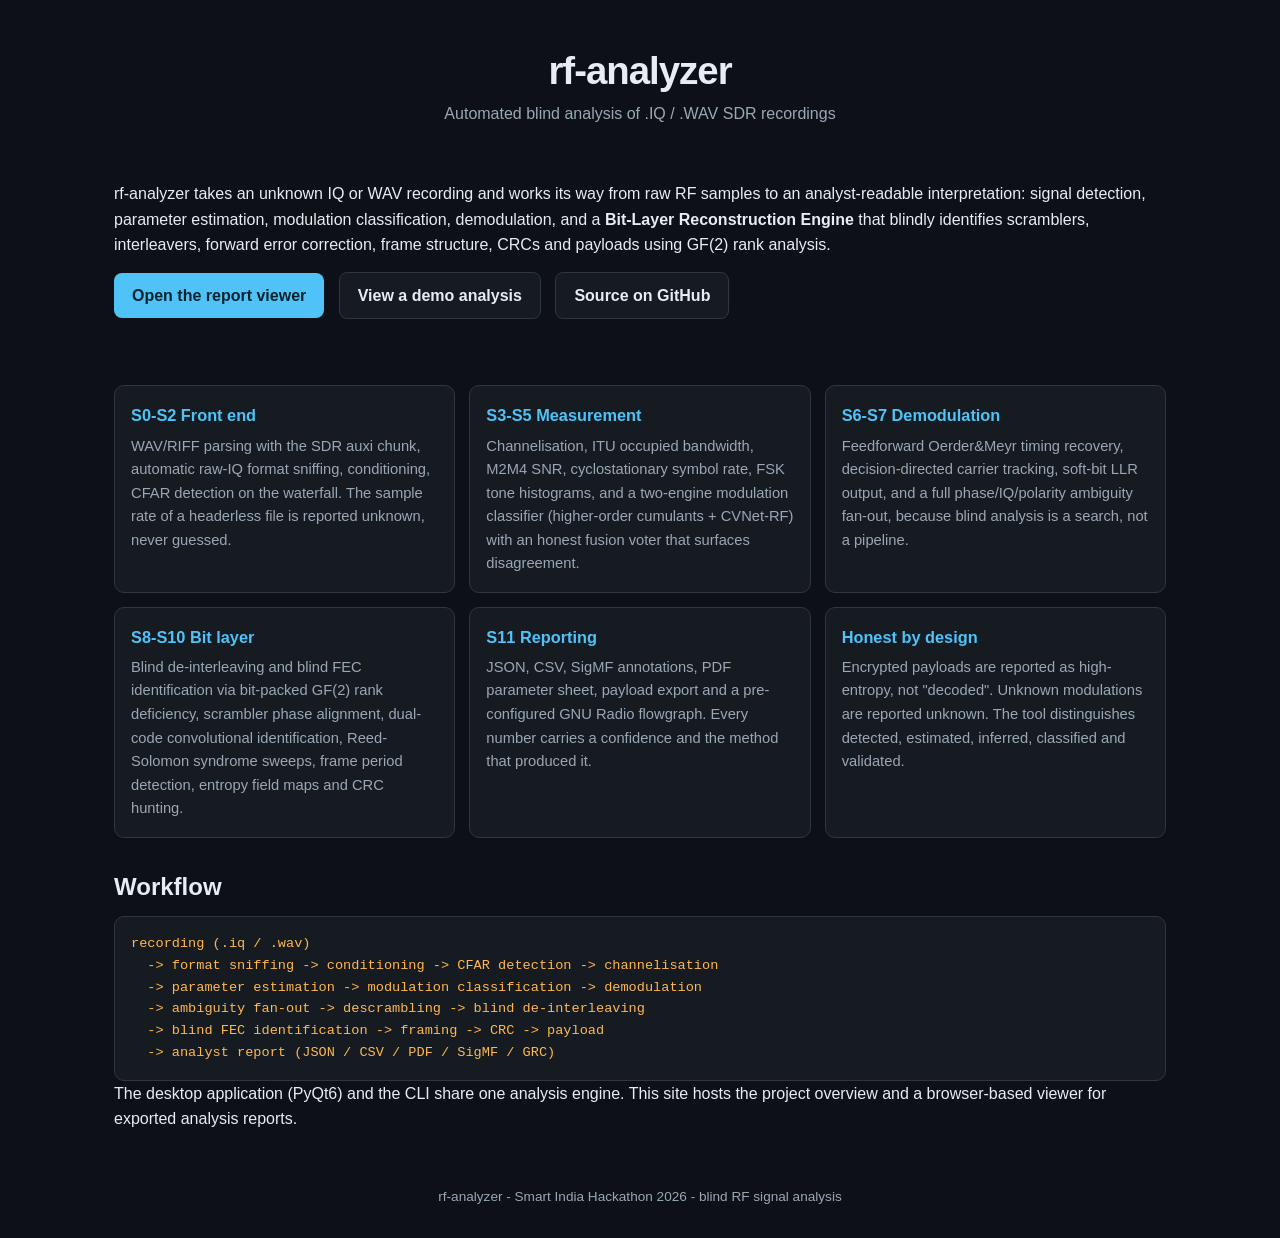
==== web/index.html @ 09bb72cf "Static web app for Vercel: project site and client-side report viewer index.html presents the system" ====
<!DOCTYPE html>
<html lang="en">
<head>
<meta charset="utf-8">
<meta name="viewport" content="width=device-width, initial-scale=1">
<title>rf-analyzer - blind SDR signal analysis</title>
<link rel="stylesheet" href="style.css">
</head>
<body>
<header>
  <h1>rf-analyzer</h1>
  <p class="tag">Automated blind analysis of .IQ / .WAV SDR recordings</p>
</header>
<main>
  <section class="hero">
    <p>rf-analyzer takes an unknown IQ or WAV recording and works its way from
    raw RF samples to an analyst-readable interpretation: signal detection,
    parameter estimation, modulation classification, demodulation, and a
    <strong>Bit-Layer Reconstruction Engine</strong> that blindly identifies
    scramblers, interleavers, forward error correction, frame structure,
    CRCs and payloads using GF(2) rank analysis.</p>
    <p>
      <a class="btn" href="viewer.html">Open the report viewer</a>
      <a class="btn alt" href="viewer.html?demo=1">View a demo analysis</a>
      <a class="btn alt" href="https://github.com/BhoomiAgrawal12/SignalProcessing">Source on GitHub</a>
    </p>
  </section>
  <section class="grid">
    <div class="card"><h3>S0-S2 Front end</h3>
      <p>WAV/RIFF parsing with the SDR auxi chunk, automatic raw-IQ format
      sniffing, conditioning, CFAR detection on the waterfall. The sample
      rate of a headerless file is reported unknown, never guessed.</p></div>
    <div class="card"><h3>S3-S5 Measurement</h3>
      <p>Channelisation, ITU occupied bandwidth, M2M4 SNR, cyclostationary
      symbol rate, FSK tone histograms, and a two-engine modulation
      classifier (higher-order cumulants + CVNet-RF) with an honest fusion
      voter that surfaces disagreement.</p></div>
    <div class="card"><h3>S6-S7 Demodulation</h3>
      <p>Feedforward Oerder&amp;Meyr timing recovery, decision-directed
      carrier tracking, soft-bit LLR output, and a full phase/IQ/polarity
      ambiguity fan-out, because blind analysis is a search, not a
      pipeline.</p></div>
    <div class="card"><h3>S8-S10 Bit layer</h3>
      <p>Blind de-interleaving and blind FEC identification via bit-packed
      GF(2) rank deficiency, scrambler phase alignment, dual-code
      convolutional identification, Reed-Solomon syndrome sweeps, frame
      period detection, entropy field maps and CRC hunting.</p></div>
    <div class="card"><h3>S11 Reporting</h3>
      <p>JSON, CSV, SigMF annotations, PDF parameter sheet, payload export
      and a pre-configured GNU Radio flowgraph. Every number carries a
      confidence and the method that produced it.</p></div>
    <div class="card"><h3>Honest by design</h3>
      <p>Encrypted payloads are reported as high-entropy, not "decoded".
      Unknown modulations are reported unknown. The tool distinguishes
      detected, estimated, inferred, classified and validated.</p></div>
  </section>
  <section>
    <h2>Workflow</h2>
    <pre class="flow">recording (.iq / .wav)
  -> format sniffing -> conditioning -> CFAR detection -> channelisation
  -> parameter estimation -> modulation classification -> demodulation
  -> ambiguity fan-out -> descrambling -> blind de-interleaving
  -> blind FEC identification -> framing -> CRC -> payload
  -> analyst report (JSON / CSV / PDF / SigMF / GRC)</pre>
    <p>The desktop application (PyQt6) and the CLI share one analysis
    engine. This site hosts the project overview and a browser-based
    viewer for exported analysis reports.</p>
  </section>
</main>
<footer>rf-analyzer - Smart India Hackathon 2026 - blind RF signal analysis</footer>
<script>
</script>
</body>
</html>
---- web/style.css ----
:root {
  --bg: #0d1117; --panel: #161b22; --border: #30363d;
  --text: #e6edf3; --dim: #9aa7b4; --accent: #4fc3f7; --accent2: #ffb74d;
}
* { box-sizing: border-box; margin: 0; padding: 0; }
body { background: var(--bg); color: var(--text);
  font: 16px/1.6 -apple-system, "Segoe UI", Roboto, sans-serif; }
header { padding: 40px 24px 12px; text-align: center; }
header h1 { font-size: 2.4rem; letter-spacing: -1px; }
header .tag { color: var(--dim); }
main { max-width: 1100px; margin: 0 auto; padding: 24px; }
.hero { padding: 18px 0 26px; }
.hero p { margin-bottom: 14px; }
.btn { display: inline-block; background: var(--accent); color: #06222e;
  padding: 10px 18px; border-radius: 8px; text-decoration: none;
  font-weight: 600; margin-right: 10px; margin-bottom: 8px; }
.btn.alt { background: var(--panel); color: var(--text);
  border: 1px solid var(--border); }
.grid { display: grid; grid-template-columns: repeat(auto-fit, minmax(300px, 1fr));
  gap: 14px; margin: 18px 0 30px; }
.card { background: var(--panel); border: 1px solid var(--border);
  border-radius: 10px; padding: 16px; }
.card h3 { color: var(--accent); margin-bottom: 6px; font-size: 1.02rem; }
.card p { color: var(--dim); font-size: 0.92rem; }
h2 { margin: 22px 0 10px; }
pre.flow { background: var(--panel); border: 1px solid var(--border);
  border-radius: 10px; padding: 16px; overflow-x: auto; color: var(--accent2);
  font-size: 0.85rem; }
footer { text-align: center; color: var(--dim); padding: 30px;
  font-size: 0.85rem; }
/* viewer */
.drop { border: 2px dashed var(--border); border-radius: 12px;
  padding: 40px; text-align: center; color: var(--dim); margin: 16px 0;
  cursor: pointer; }
.drop.hover { border-color: var(--accent); color: var(--accent); }
.panel { background: var(--panel); border: 1px solid var(--border);
  border-radius: 10px; padding: 14px; margin-bottom: 14px; }
.panel h3 { color: var(--accent); margin-bottom: 8px; font-size: 1rem; }
canvas { width: 100%; border-radius: 6px; background: #0a0e13; }
table.kv { width: 100%; border-collapse: collapse; font-size: 0.88rem; }
table.kv td, table.kv th { border-bottom: 1px solid var(--border);
  padding: 5px 8px; text-align: left; vertical-align: top; }
table.kv th { color: var(--dim); font-weight: 600; }
.badge { display: inline-block; border-radius: 6px; padding: 2px 10px;
  font-size: 0.82rem; font-weight: 700; margin-left: 6px; }
.badge.good { background: #1d3b2a; color: #6fdb8f; }
.badge.warn { background: #3b311d; color: #ffb74d; }
.badge.bad { background: #3b1d1d; color: #ff7b7b; }
.hexdump { font: 12px/1.5 ui-monospace, Menlo, monospace; color: var(--dim);
  white-space: pre; overflow-x: auto; max-height: 340px; overflow-y: auto; }
.two { display: grid; grid-template-columns: 1fr 1fr; gap: 14px; }
@media (max-width: 800px) { .two { grid-template-columns: 1fr; } }
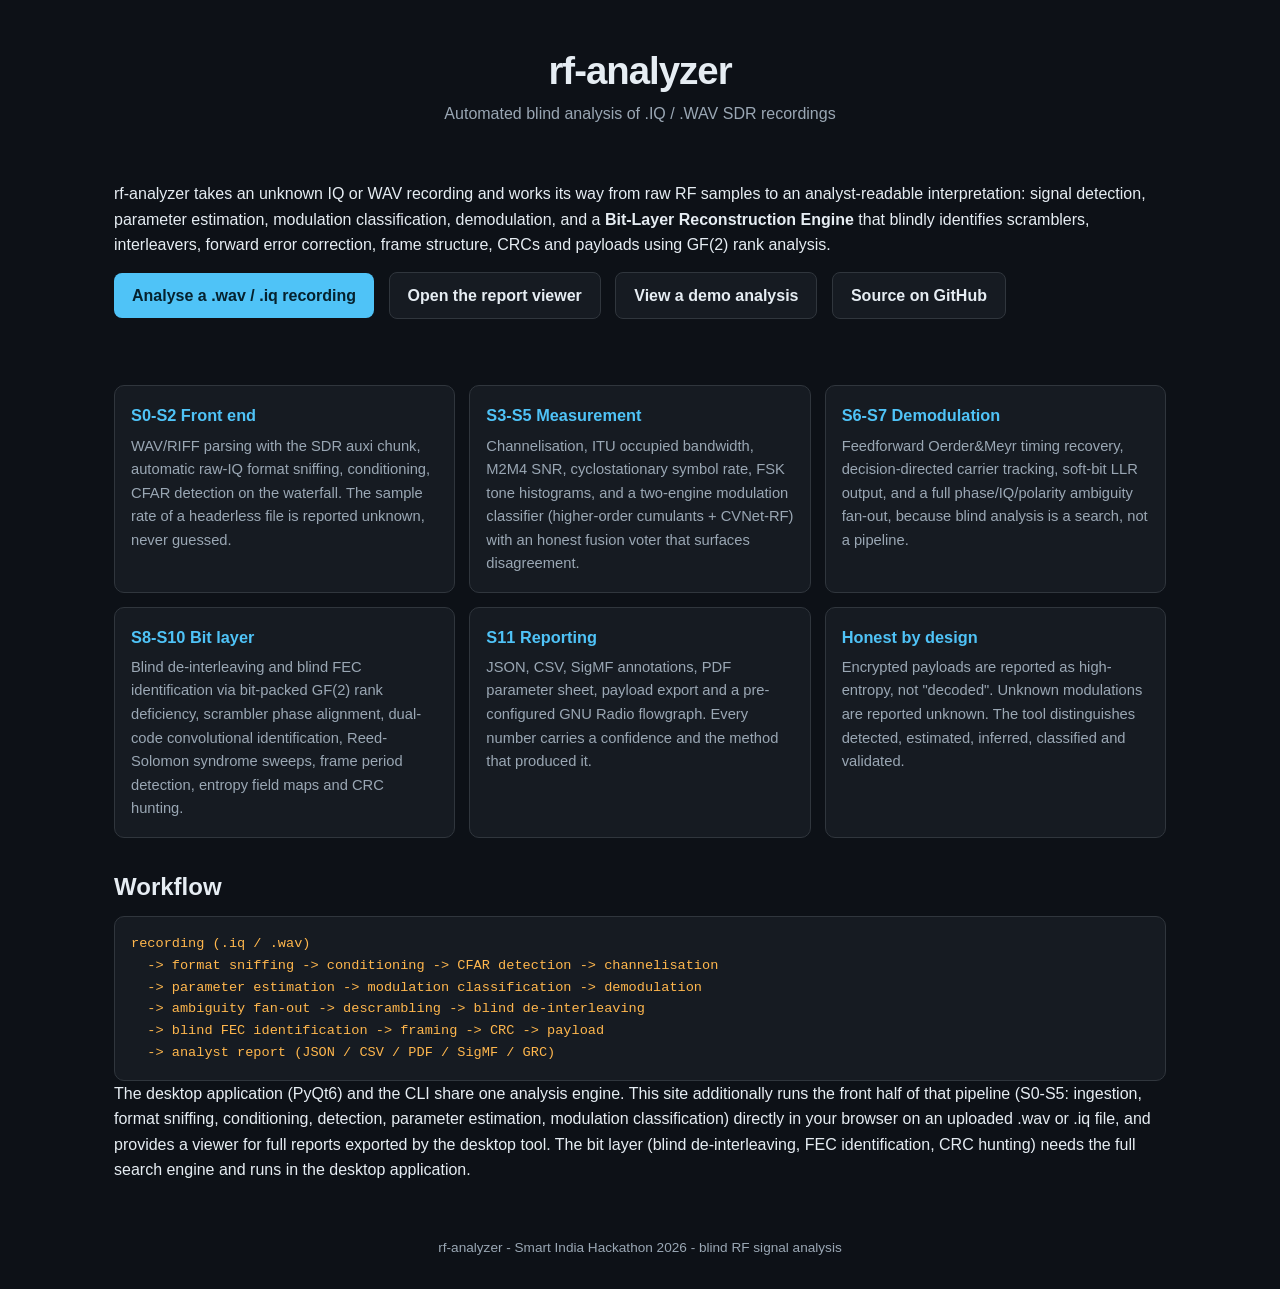
==== commit eecd5f62: "Browser analysis engine: .wav and .iq upload with in-browser S0-S5 The site now accepts recordings d" ====
--- a/web/index.html
+++ b/web/index.html
@@ -20,7 +20,8 @@
     scramblers, interleavers, forward error correction, frame structure,
     CRCs and payloads using GF(2) rank analysis.</p>
     <p>
-      <a class="btn" href="viewer.html">Open the report viewer</a>
+      <a class="btn" href="analyze.html">Analyse a .wav / .iq recording</a>
+      <a class="btn alt" href="viewer.html">Open the report viewer</a>
       <a class="btn alt" href="viewer.html?demo=1">View a demo analysis</a>
       <a class="btn alt" href="https://github.com/BhoomiAgrawal12/SignalProcessing">Source on GitHub</a>
     </p>
@@ -63,8 +64,13 @@
   -> blind FEC identification -> framing -> CRC -> payload
   -> analyst report (JSON / CSV / PDF / SigMF / GRC)</pre>
     <p>The desktop application (PyQt6) and the CLI share one analysis
-    engine. This site hosts the project overview and a browser-based
-    viewer for exported analysis reports.</p>
+    engine. This site additionally runs the front half of that pipeline
+    (S0-S5: ingestion, format sniffing, conditioning, detection, parameter
+    estimation, modulation classification) directly in your browser on an
+    uploaded .wav or .iq file, and provides a viewer for full reports
+    exported by the desktop tool. The bit layer (blind de-interleaving,
+    FEC identification, CRC hunting) needs the full search engine and runs
+    in the desktop application.</p>
   </section>
 </main>
 <footer>rf-analyzer - Smart India Hackathon 2026 - blind RF signal analysis</footer>
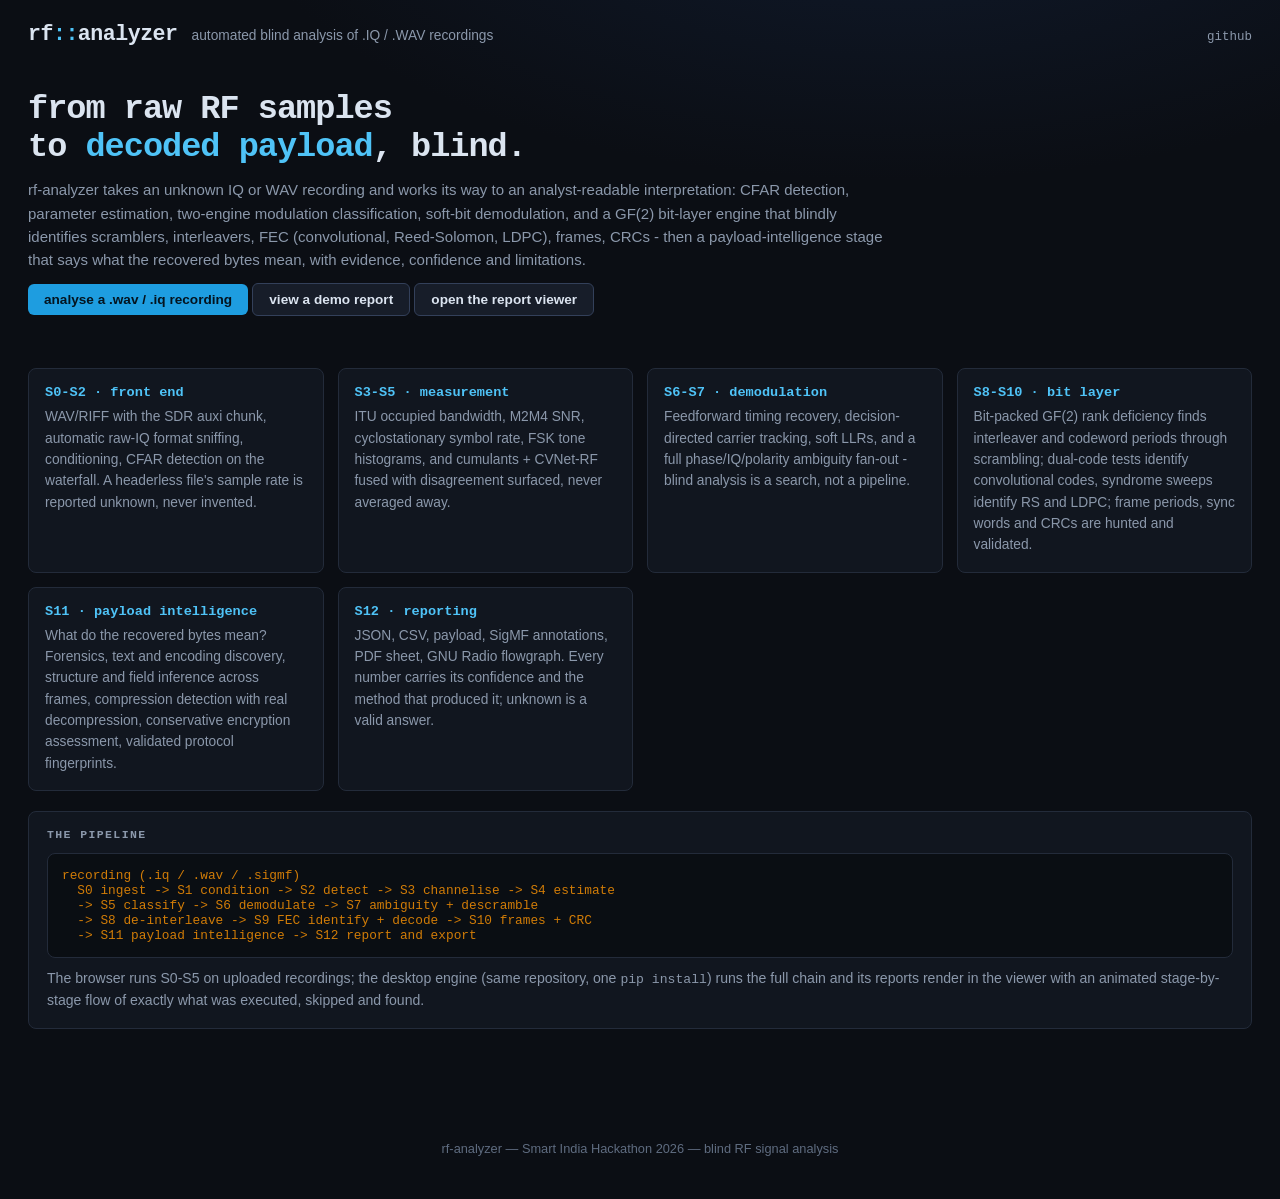
==== commit 191cc844: "Web console redesign: tabs, animated pipeline flow, payload intel view Full frontend rebuild around " ====
--- a/web/index.html
+++ b/web/index.html
@@ -7,74 +7,72 @@
 <link rel="stylesheet" href="style.css">
 </head>
 <body>
-<header>
-  <h1>rf-analyzer</h1>
-  <p class="tag">Automated blind analysis of .IQ / .WAV SDR recordings</p>
+<header class="app">
+  <div class="logo">rf<b>::</b>analyzer</div>
+  <div class="sub">automated blind analysis of .IQ / .WAV recordings</div>
+  <div class="right">
+    <a href="https://github.com/BhoomiAgrawal12/SignalProcessing">github</a></div>
 </header>
 <main>
   <section class="hero">
-    <p>rf-analyzer takes an unknown IQ or WAV recording and works its way from
-    raw RF samples to an analyst-readable interpretation: signal detection,
-    parameter estimation, modulation classification, demodulation, and a
-    <strong>Bit-Layer Reconstruction Engine</strong> that blindly identifies
-    scramblers, interleavers, forward error correction, frame structure,
-    CRCs and payloads using GF(2) rank analysis.</p>
+    <h1>from raw RF samples<br>to <b>decoded payload</b>, blind.</h1>
+    <p>rf-analyzer takes an unknown IQ or WAV recording and works its way to
+    an analyst-readable interpretation: CFAR detection, parameter
+    estimation, two-engine modulation classification, soft-bit
+    demodulation, and a GF(2) bit-layer engine that blindly identifies
+    scramblers, interleavers, FEC (convolutional, Reed-Solomon, LDPC),
+    frames, CRCs - then a payload-intelligence stage that says what the
+    recovered bytes mean, with evidence, confidence and limitations.</p>
     <p>
-      <a class="btn" href="analyze.html">Analyse a .wav / .iq recording</a>
-      <a class="btn alt" href="viewer.html">Open the report viewer</a>
-      <a class="btn alt" href="viewer.html?demo=1">View a demo analysis</a>
-      <a class="btn alt" href="https://github.com/BhoomiAgrawal12/SignalProcessing">Source on GitHub</a>
+      <a class="btn" href="analyze.html">analyse a .wav / .iq recording</a>
+      <a class="btn ghost" href="viewer.html?demo=1">view a demo report</a>
+      <a class="btn ghost" href="viewer.html">open the report viewer</a>
     </p>
   </section>
-  <section class="grid">
-    <div class="card"><h3>S0-S2 Front end</h3>
-      <p>WAV/RIFF parsing with the SDR auxi chunk, automatic raw-IQ format
-      sniffing, conditioning, CFAR detection on the waterfall. The sample
-      rate of a headerless file is reported unknown, never guessed.</p></div>
-    <div class="card"><h3>S3-S5 Measurement</h3>
-      <p>Channelisation, ITU occupied bandwidth, M2M4 SNR, cyclostationary
-      symbol rate, FSK tone histograms, and a two-engine modulation
-      classifier (higher-order cumulants + CVNet-RF) with an honest fusion
-      voter that surfaces disagreement.</p></div>
-    <div class="card"><h3>S6-S7 Demodulation</h3>
-      <p>Feedforward Oerder&amp;Meyr timing recovery, decision-directed
-      carrier tracking, soft-bit LLR output, and a full phase/IQ/polarity
-      ambiguity fan-out, because blind analysis is a search, not a
-      pipeline.</p></div>
-    <div class="card"><h3>S8-S10 Bit layer</h3>
-      <p>Blind de-interleaving and blind FEC identification via bit-packed
-      GF(2) rank deficiency, scrambler phase alignment, dual-code
-      convolutional identification, Reed-Solomon syndrome sweeps, frame
-      period detection, entropy field maps and CRC hunting.</p></div>
-    <div class="card"><h3>S11 Reporting</h3>
-      <p>JSON, CSV, SigMF annotations, PDF parameter sheet, payload export
-      and a pre-configured GNU Radio flowgraph. Every number carries a
-      confidence and the method that produced it.</p></div>
-    <div class="card"><h3>Honest by design</h3>
-      <p>Encrypted payloads are reported as high-entropy, not "decoded".
-      Unknown modulations are reported unknown. The tool distinguishes
-      detected, estimated, inferred, classified and validated.</p></div>
-  </section>
-  <section>
-    <h2>Workflow</h2>
-    <pre class="flow">recording (.iq / .wav)
-  -> format sniffing -> conditioning -> CFAR detection -> channelisation
-  -> parameter estimation -> modulation classification -> demodulation
-  -> ambiguity fan-out -> descrambling -> blind de-interleaving
-  -> blind FEC identification -> framing -> CRC -> payload
-  -> analyst report (JSON / CSV / PDF / SigMF / GRC)</pre>
-    <p>The desktop application (PyQt6) and the CLI share one analysis
-    engine. This site additionally runs the front half of that pipeline
-    (S0-S5: ingestion, format sniffing, conditioning, detection, parameter
-    estimation, modulation classification) directly in your browser on an
-    uploaded .wav or .iq file, and provides a viewer for full reports
-    exported by the desktop tool. The bit layer (blind de-interleaving,
-    FEC identification, CRC hunting) needs the full search engine and runs
-    in the desktop application.</p>
-  </section>
+
+  <div class="grid-cards">
+    <div class="gcard"><h3>S0-S2 &middot; front end</h3>
+      <p>WAV/RIFF with the SDR auxi chunk, automatic raw-IQ format sniffing,
+      conditioning, CFAR detection on the waterfall. A headerless file's
+      sample rate is reported unknown, never invented.</p></div>
+    <div class="gcard"><h3>S3-S5 &middot; measurement</h3>
+      <p>ITU occupied bandwidth, M2M4 SNR, cyclostationary symbol rate, FSK
+      tone histograms, and cumulants + CVNet-RF fused with disagreement
+      surfaced, never averaged away.</p></div>
+    <div class="gcard"><h3>S6-S7 &middot; demodulation</h3>
+      <p>Feedforward timing recovery, decision-directed carrier tracking,
+      soft LLRs, and a full phase/IQ/polarity ambiguity fan-out - blind
+      analysis is a search, not a pipeline.</p></div>
+    <div class="gcard"><h3>S8-S10 &middot; bit layer</h3>
+      <p>Bit-packed GF(2) rank deficiency finds interleaver and codeword
+      periods through scrambling; dual-code tests identify convolutional
+      codes, syndrome sweeps identify RS and LDPC; frame periods, sync
+      words and CRCs are hunted and validated.</p></div>
+    <div class="gcard"><h3>S11 &middot; payload intelligence</h3>
+      <p>What do the recovered bytes mean? Forensics, text and encoding
+      discovery, structure and field inference across frames, compression
+      detection with real decompression, conservative encryption
+      assessment, validated protocol fingerprints.</p></div>
+    <div class="gcard"><h3>S12 &middot; reporting</h3>
+      <p>JSON, CSV, payload, SigMF annotations, PDF sheet, GNU Radio
+      flowgraph. Every number carries its confidence and the method that
+      produced it; unknown is a valid answer.</p></div>
+  </div>
+
+  <div class="panel"><h3>the pipeline</h3>
+  <pre class="flow">recording (.iq / .wav / .sigmf)
+  S0 ingest -> S1 condition -> S2 detect -> S3 channelise -> S4 estimate
+  -> S5 classify -> S6 demodulate -> S7 ambiguity + descramble
+  -> S8 de-interleave -> S9 FEC identify + decode -> S10 frames + CRC
+  -> S11 payload intelligence -> S12 report and export</pre>
+  <p style="color:var(--ink2);font-size:0.88rem;margin-top:10px">
+  The browser runs S0-S5 on uploaded recordings; the desktop engine
+  (same repository, one <span class="mono">pip install</span>) runs the
+  full chain and its reports render in the viewer with an animated
+  stage-by-stage flow of exactly what was executed, skipped and found.</p>
+  </div>
 </main>
-<footer>rf-analyzer - Smart India Hackathon 2026 - blind RF signal analysis</footer>
-<script>
-</script>
+<footer>rf-analyzer &mdash; Smart India Hackathon 2026 &mdash; blind RF
+  signal analysis</footer>
 </body>
 </html>
--- a/web/style.css
+++ b/web/style.css
@@ -1,52 +1,318 @@
+/* rf-analyzer web console
+   Design tokens. Data-mark colors are the validated categorical pair
+   (series1/series2, checked with the dataviz palette validator against
+   the dark surface); status colors are reserved for state and always
+   ship with a text label. */
 :root {
-  --bg: #0d1117; --panel: #161b22; --border: #30363d;
-  --text: #e6edf3; --dim: #9aa7b4; --accent: #4fc3f7; --accent2: #ffb74d;
+  --bg: #0b0e14;
+  --surface: #0a0e13;
+  --panel: #11161f;
+  --panel2: #171d29;
+  --border: #232b3a;
+  --border-strong: #33405a;
+  --ink: #dbe4f0;
+  --ink2: #8b98ab;
+  --ink-muted: #5f6c80;
+  --series1: #1e9de0;
+  --series2: #d17c07;
+  --accent-glow: #4fc3f7;
+  --good: #3fb950;
+  --warn: #d29922;
+  --bad: #f85149;
+  --mono: "SF Mono", "JetBrains Mono", ui-monospace, Menlo, Consolas, monospace;
+  --sans: -apple-system, "Segoe UI", Roboto, "Helvetica Neue", sans-serif;
 }
 * { box-sizing: border-box; margin: 0; padding: 0; }
-body { background: var(--bg); color: var(--text);
-  font: 16px/1.6 -apple-system, "Segoe UI", Roboto, sans-serif; }
-header { padding: 40px 24px 12px; text-align: center; }
-header h1 { font-size: 2.4rem; letter-spacing: -1px; }
-header .tag { color: var(--dim); }
-main { max-width: 1100px; margin: 0 auto; padding: 24px; }
-.hero { padding: 18px 0 26px; }
-.hero p { margin-bottom: 14px; }
-.btn { display: inline-block; background: var(--accent); color: #06222e;
-  padding: 10px 18px; border-radius: 8px; text-decoration: none;
-  font-weight: 600; margin-right: 10px; margin-bottom: 8px; }
-.btn.alt { background: var(--panel); color: var(--text);
+html { scrollbar-color: var(--border-strong) var(--bg); }
+body {
+  background:
+    radial-gradient(1100px 500px at 70% -10%, #101a2c 0%, transparent 60%),
+    var(--bg);
+  color: var(--ink);
+  font: 15px/1.55 var(--sans);
+  min-height: 100vh;
+}
+
+/* ---------- header ---------- */
+header.app {
+  display: flex; align-items: baseline; gap: 14px; flex-wrap: wrap;
+  padding: 22px 28px 0;
+  max-width: 1280px; margin: 0 auto;
+}
+header.app .logo {
+  font: 700 1.35rem var(--mono); letter-spacing: -0.5px;
+}
+header.app .logo b { color: var(--accent-glow); font-weight: 700; }
+header.app .sub { color: var(--ink2); font-size: 0.86rem; }
+header.app .right { margin-left: auto; font: 0.78rem var(--mono);
+  color: var(--ink-muted); }
+header.app a { color: var(--ink2); text-decoration: none; }
+header.app a:hover { color: var(--accent-glow); }
+
+main { max-width: 1280px; margin: 0 auto; padding: 14px 28px 60px; }
+
+/* ---------- micro labels / rules ---------- */
+.microlabel {
+  font: 600 0.68rem var(--mono); letter-spacing: 0.14em;
+  text-transform: uppercase; color: var(--ink-muted);
+}
+.rule { border: 0; border-top: 1px solid var(--border); margin: 18px 0; }
+
+/* ---------- tabs ---------- */
+nav.tabs {
+  display: flex; gap: 2px; flex-wrap: wrap;
+  border-bottom: 1px solid var(--border);
+  margin: 18px 0 20px; position: sticky; top: 0;
+  background: var(--bg); z-index: 30; padding-top: 6px;
+}
+nav.tabs button {
+  appearance: none; background: none; border: none; cursor: pointer;
+  color: var(--ink2); font: 600 0.8rem var(--mono);
+  letter-spacing: 0.04em; padding: 9px 14px 11px;
+  border-bottom: 2px solid transparent; margin-bottom: -1px;
+  transition: color 120ms;
+}
+nav.tabs button:hover { color: var(--ink); }
+nav.tabs button.active {
+  color: var(--accent-glow); border-bottom-color: var(--accent-glow);
+}
+nav.tabs button:disabled { opacity: 0.35; cursor: default; }
+nav.tabs button .cnt {
+  background: var(--panel2); border-radius: 8px; padding: 1px 6px;
+  margin-left: 6px; font-size: 0.68rem; color: var(--ink2);
+}
+.tabpane { display: none; }
+.tabpane.active { display: block; animation: fadein 160ms ease-out; }
+@keyframes fadein { from { opacity: 0; transform: translateY(3px); }
+                    to { opacity: 1; transform: none; } }
+
+/* ---------- panels & grid ---------- */
+.panel {
+  background: var(--panel); border: 1px solid var(--border);
+  border-radius: 8px; padding: 16px 18px; margin-bottom: 16px;
+  position: relative;
+}
+.panel > h3 {
+  font: 600 0.72rem var(--mono); letter-spacing: 0.12em;
+  text-transform: uppercase; color: var(--ink2); margin-bottom: 12px;
+}
+.panel > h3 .hint { text-transform: none; letter-spacing: 0;
+  color: var(--ink-muted); font-weight: 400; margin-left: 8px; }
+.cols2 { display: grid; grid-template-columns: 1fr 1fr; gap: 16px; }
+.cols3 { display: grid; grid-template-columns: repeat(3, 1fr); gap: 16px; }
+@media (max-width: 900px) { .cols2, .cols3 { grid-template-columns: 1fr; } }
+
+/* ---------- stat tiles ---------- */
+.tiles { display: grid; gap: 12px;
+  grid-template-columns: repeat(auto-fit, minmax(170px, 1fr)); }
+.tile {
+  background: var(--panel); border: 1px solid var(--border);
+  border-radius: 8px; padding: 12px 14px;
+  border-left: 3px solid var(--border-strong);
+}
+.tile.accent { border-left-color: var(--series1); }
+.tile .k { font: 600 0.66rem var(--mono); letter-spacing: 0.12em;
+  text-transform: uppercase; color: var(--ink-muted); margin-bottom: 4px; }
+.tile .v { font: 600 1.25rem var(--mono); color: var(--ink);
+  word-break: break-word; }
+.tile .v small { font-size: 0.75rem; color: var(--ink2); font-weight: 400; }
+.tile .s { font-size: 0.75rem; color: var(--ink2); margin-top: 3px; }
+
+/* ---------- badges (status: always icon/word + color) ---------- */
+.badge {
+  display: inline-flex; align-items: center; gap: 5px;
+  border-radius: 4px; padding: 2px 8px; font: 700 0.7rem var(--mono);
+  letter-spacing: 0.05em; vertical-align: middle;
+}
+.badge.good { background: rgba(63,185,80,0.12); color: var(--good);
+  border: 1px solid rgba(63,185,80,0.4); }
+.badge.warn { background: rgba(210,153,34,0.12); color: var(--warn);
+  border: 1px solid rgba(210,153,34,0.4); }
+.badge.bad { background: rgba(248,81,73,0.12); color: var(--bad);
+  border: 1px solid rgba(248,81,73,0.4); }
+.badge.dim { background: var(--panel2); color: var(--ink2);
   border: 1px solid var(--border); }
-.grid { display: grid; grid-template-columns: repeat(auto-fit, minmax(300px, 1fr));
-  gap: 14px; margin: 18px 0 30px; }
-.card { background: var(--panel); border: 1px solid var(--border);
-  border-radius: 10px; padding: 16px; }
-.card h3 { color: var(--accent); margin-bottom: 6px; font-size: 1.02rem; }
-.card p { color: var(--dim); font-size: 0.92rem; }
-h2 { margin: 22px 0 10px; }
-pre.flow { background: var(--panel); border: 1px solid var(--border);
-  border-radius: 10px; padding: 16px; overflow-x: auto; color: var(--accent2);
-  font-size: 0.85rem; }
-footer { text-align: center; color: var(--dim); padding: 30px;
-  font-size: 0.85rem; }
-/* viewer */
-.drop { border: 2px dashed var(--border); border-radius: 12px;
-  padding: 40px; text-align: center; color: var(--dim); margin: 16px 0;
-  cursor: pointer; }
-.drop.hover { border-color: var(--accent); color: var(--accent); }
-.panel { background: var(--panel); border: 1px solid var(--border);
-  border-radius: 10px; padding: 14px; margin-bottom: 14px; }
-.panel h3 { color: var(--accent); margin-bottom: 8px; font-size: 1rem; }
-canvas { width: 100%; border-radius: 6px; background: #0a0e13; }
-table.kv { width: 100%; border-collapse: collapse; font-size: 0.88rem; }
-table.kv td, table.kv th { border-bottom: 1px solid var(--border);
-  padding: 5px 8px; text-align: left; vertical-align: top; }
-table.kv th { color: var(--dim); font-weight: 600; }
-.badge { display: inline-block; border-radius: 6px; padding: 2px 10px;
-  font-size: 0.82rem; font-weight: 700; margin-left: 6px; }
-.badge.good { background: #1d3b2a; color: #6fdb8f; }
-.badge.warn { background: #3b311d; color: #ffb74d; }
-.badge.bad { background: #3b1d1d; color: #ff7b7b; }
-.hexdump { font: 12px/1.5 ui-monospace, Menlo, monospace; color: var(--dim);
-  white-space: pre; overflow-x: auto; max-height: 340px; overflow-y: auto; }
-.two { display: grid; grid-template-columns: 1fr 1fr; gap: 14px; }
-@media (max-width: 800px) { .two { grid-template-columns: 1fr; } }
+.badge.info { background: rgba(30,157,224,0.12); color: var(--accent-glow);
+  border: 1px solid rgba(30,157,224,0.4); }
+
+/* ---------- confidence meter ---------- */
+.meter { display: inline-flex; align-items: center; gap: 8px; }
+.meter .bar { width: 90px; height: 5px; border-radius: 3px;
+  background: var(--panel2); overflow: hidden; }
+.meter .bar i { display: block; height: 100%; border-radius: 3px;
+  background: var(--series1); }
+.meter .num { font: 600 0.75rem var(--mono); color: var(--ink2); }
+
+/* ---------- tables ---------- */
+table.kv { width: 100%; border-collapse: collapse; font-size: 0.86rem; }
+table.kv th {
+  font: 600 0.66rem var(--mono); letter-spacing: 0.1em;
+  text-transform: uppercase; color: var(--ink-muted);
+  text-align: left; padding: 6px 10px; border-bottom: 1px solid var(--border-strong);
+}
+table.kv td { padding: 6px 10px; border-bottom: 1px solid var(--border);
+  vertical-align: top; color: var(--ink); }
+table.kv td:first-child { color: var(--ink2); white-space: nowrap; }
+table.kv tr:hover td { background: rgba(30,157,224,0.04); }
+table.kv tr.clickable { cursor: pointer; }
+table.kv tr.selected td { background: rgba(30,157,224,0.1); }
+table.kv .mono, .mono { font-family: var(--mono); font-size: 0.82rem; }
+
+/* ---------- charts ---------- */
+canvas.chart { width: 100%; border-radius: 6px; background: var(--surface);
+  border: 1px solid var(--border); display: block; }
+.chart-caption { font-size: 0.78rem; color: var(--ink-muted); margin-top: 7px; }
+
+/* ---------- hexdump ---------- */
+.hexdump {
+  font: 12px/1.6 var(--mono); color: var(--ink2); white-space: pre;
+  overflow: auto; max-height: 380px; background: var(--surface);
+  border: 1px solid var(--border); border-radius: 6px; padding: 12px;
+}
+.hexdump .off { color: var(--ink-muted); }
+.hexdump .asc { color: var(--series2); }
+
+/* ---------- drop zone ---------- */
+.drop {
+  border: 1px dashed var(--border-strong); border-radius: 10px;
+  padding: 44px 20px; text-align: center; color: var(--ink2);
+  cursor: pointer; background: var(--panel);
+  transition: border-color 150ms, background 150ms;
+  font-family: var(--mono); font-size: 0.9rem;
+}
+.drop:hover, .drop.hover { border-color: var(--accent-glow);
+  color: var(--accent-glow); background: #0e1622; }
+.drop .big { font-size: 1.05rem; margin-bottom: 6px; color: var(--ink); }
+
+/* ---------- pipeline flow ---------- */
+.flowwrap { position: relative; }
+.flow-stage {
+  display: grid; grid-template-columns: 30px 64px 1fr auto;
+  gap: 0 14px; align-items: start;
+  opacity: 0; transform: translateY(6px);
+  transition: opacity 260ms ease-out, transform 260ms ease-out;
+}
+.flow-stage.revealed { opacity: 1; transform: none; }
+.flow-stage .node {
+  width: 14px; height: 14px; border-radius: 50%; margin: 5px 0 0 8px;
+  border: 2px solid var(--border-strong); background: var(--panel);
+  position: relative; z-index: 2;
+}
+.flow-stage.executed .node { border-color: var(--good);
+  background: rgba(63,185,80,0.25); }
+.flow-stage.ready .node { border-color: var(--series1);
+  background: rgba(30,157,224,0.25); }
+.flow-stage.skipped .node { border-color: var(--border-strong);
+  background: var(--panel); }
+.flow-stage.stopped .node { border-color: var(--bad);
+  background: rgba(248,81,73,0.25); }
+.flow-stage.active .node::after {
+  content: ""; position: absolute; inset: -7px; border-radius: 50%;
+  border: 2px solid var(--good); opacity: 0.7;
+  animation: pulse 900ms ease-out infinite;
+}
+@keyframes pulse { from { transform: scale(0.6); opacity: 0.8; }
+                   to { transform: scale(1.25); opacity: 0; } }
+.flow-stage .wire {
+  position: absolute; left: 14px; width: 2px; top: 18px; bottom: -14px;
+  background: var(--border); z-index: 1;
+}
+.flow-stage.executed .wire { background: rgba(63,185,80,0.45); }
+.flow-stage .sid { font: 700 0.8rem var(--mono); color: var(--ink2);
+  padding-top: 3px; }
+.flow-stage .body { padding-bottom: 20px; }
+.flow-stage .title { font-weight: 600; font-size: 0.92rem; }
+.flow-stage .summary { color: var(--ink2); font-size: 0.82rem;
+  font-family: var(--mono); margin-top: 3px; word-break: break-word; }
+.flow-stage.skipped .title, .flow-stage.skipped .summary { color: var(--ink-muted); }
+.flow-stage .meta { text-align: right; padding-top: 3px; white-space: nowrap; }
+.flow-stage .time { font: 0.72rem var(--mono); color: var(--ink-muted);
+  display: block; margin-top: 4px; }
+.flow-stage .body .expand {
+  margin-top: 8px; display: none;
+}
+.flow-stage.open .expand { display: block; }
+.flow-stage .body:hover .title { color: var(--accent-glow); cursor: pointer; }
+.flow-controls { display: flex; gap: 10px; margin-bottom: 18px;
+  align-items: center; }
+.flow-controls .spacer { flex: 1; }
+
+/* ---------- buttons & inputs ---------- */
+.btn {
+  display: inline-block; background: var(--series1); color: #04141f;
+  padding: 8px 16px; border-radius: 6px; text-decoration: none;
+  font: 600 0.85rem var(--sans); border: none; cursor: pointer;
+}
+.btn:hover { filter: brightness(1.12); }
+.btn.ghost { background: var(--panel2); color: var(--ink);
+  border: 1px solid var(--border-strong); }
+input[type="number"], input[type="text"], select {
+  background: var(--surface); color: var(--ink);
+  border: 1px solid var(--border-strong); border-radius: 6px;
+  padding: 7px 10px; font: 0.85rem var(--mono); width: 100%;
+}
+input:focus, select:focus { outline: 1px solid var(--series1); }
+
+/* ---------- findings cards ---------- */
+.finding {
+  border: 1px solid var(--border); border-left-width: 3px;
+  border-radius: 6px; padding: 10px 14px; margin-bottom: 10px;
+  background: var(--surface);
+}
+.finding.VALIDATED { border-left-color: var(--good); }
+.finding.LIKELY { border-left-color: var(--series1); }
+.finding.POSSIBLE { border-left-color: var(--warn); }
+.finding.WEAK { border-left-color: var(--border-strong); }
+.finding .head { display: flex; align-items: center; gap: 10px;
+  flex-wrap: wrap; }
+.finding .verdict { font-weight: 600; }
+.finding .cat { font: 0.68rem var(--mono); color: var(--ink-muted);
+  text-transform: uppercase; letter-spacing: 0.1em; }
+.finding ul { margin: 7px 0 0 18px; color: var(--ink2); font-size: 0.82rem; }
+.finding .lim { color: var(--warn); }
+
+/* ---------- field map strip ---------- */
+.fieldmap { display: flex; height: 34px; border-radius: 5px; overflow: hidden;
+  border: 1px solid var(--border); font: 0.62rem var(--mono); }
+.fieldmap div { display: flex; align-items: center; justify-content: center;
+  color: #04141f; overflow: hidden; white-space: nowrap; min-width: 3px; }
+.fieldmap .constant { background: var(--good); }
+.fieldmap .mostly-constant\/flag { background: #7bc98a; }
+.fieldmap .counter\/monotonic { background: var(--series1); }
+.fieldmap .length-field { background: var(--series2); }
+.fieldmap .payload\/variable { background: #3a4658; color: var(--ink2); }
+.legend { display: flex; gap: 14px; flex-wrap: wrap; margin-top: 8px;
+  font-size: 0.75rem; color: var(--ink2); }
+.legend i { display: inline-block; width: 10px; height: 10px;
+  border-radius: 2px; margin-right: 5px; vertical-align: -1px; }
+
+/* ---------- landing ---------- */
+.hero { padding: 30px 0 20px; max-width: 860px; }
+.hero h1 { font: 700 2.1rem var(--mono); letter-spacing: -1px;
+  margin-bottom: 12px; }
+.hero h1 b { color: var(--accent-glow); }
+.hero p { color: var(--ink2); margin-bottom: 12px; }
+.grid-cards { display: grid; gap: 14px; margin: 20px 0;
+  grid-template-columns: repeat(auto-fit, minmax(290px, 1fr)); }
+.gcard { background: var(--panel); border: 1px solid var(--border);
+  border-radius: 8px; padding: 16px; }
+.gcard h3 { color: var(--accent-glow); font: 600 0.85rem var(--mono);
+  margin-bottom: 6px; }
+.gcard p { color: var(--ink2); font-size: 0.86rem; }
+pre.flow { background: var(--surface); border: 1px solid var(--border);
+  border-radius: 8px; padding: 14px; overflow-x: auto;
+  color: var(--series2); font: 0.8rem var(--mono); }
+footer { text-align: center; color: var(--ink-muted); padding: 34px;
+  font-size: 0.8rem; }
+footer a { color: var(--ink2); }
+.status-line { font: 0.8rem var(--mono); color: var(--ink2);
+  padding: 8px 0; min-height: 32px; }
+.status-line .cursor { display: inline-block; width: 7px; height: 13px;
+  background: var(--accent-glow); vertical-align: -2px;
+  animation: blink 1s steps(1) infinite; }
+@keyframes blink { 50% { opacity: 0; } }
+@media (prefers-reduced-motion: reduce) {
+  .flow-stage, .tabpane.active { transition: none; animation: none; }
+  .flow-stage { opacity: 1; transform: none; }
+  .flow-stage.active .node::after { animation: none; }
+}
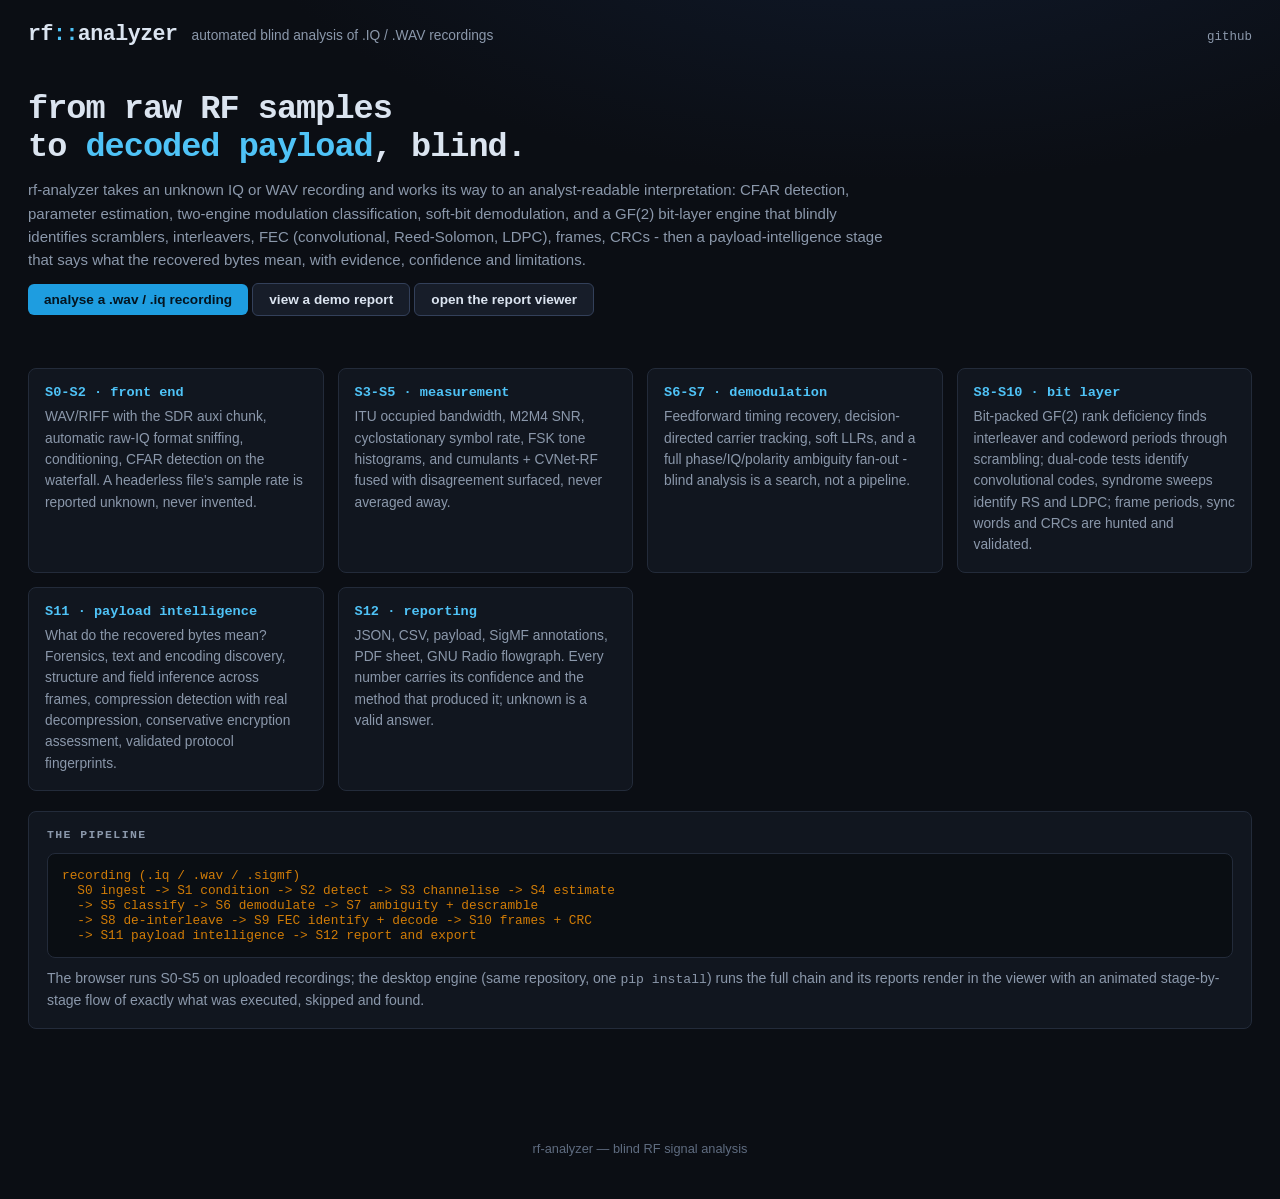
==== commit d08dd5cb: "Expose analysis evidence in local frontends" ====
--- a/web/index.html
+++ b/web/index.html
@@ -72,7 +72,6 @@
   stage-by-stage flow of exactly what was executed, skipped and found.</p>
   </div>
 </main>
-<footer>rf-analyzer &mdash; Smart India Hackathon 2026 &mdash; blind RF
-  signal analysis</footer>
+<footer>rf-analyzer &mdash; blind RF signal analysis</footer>
 </body>
 </html>
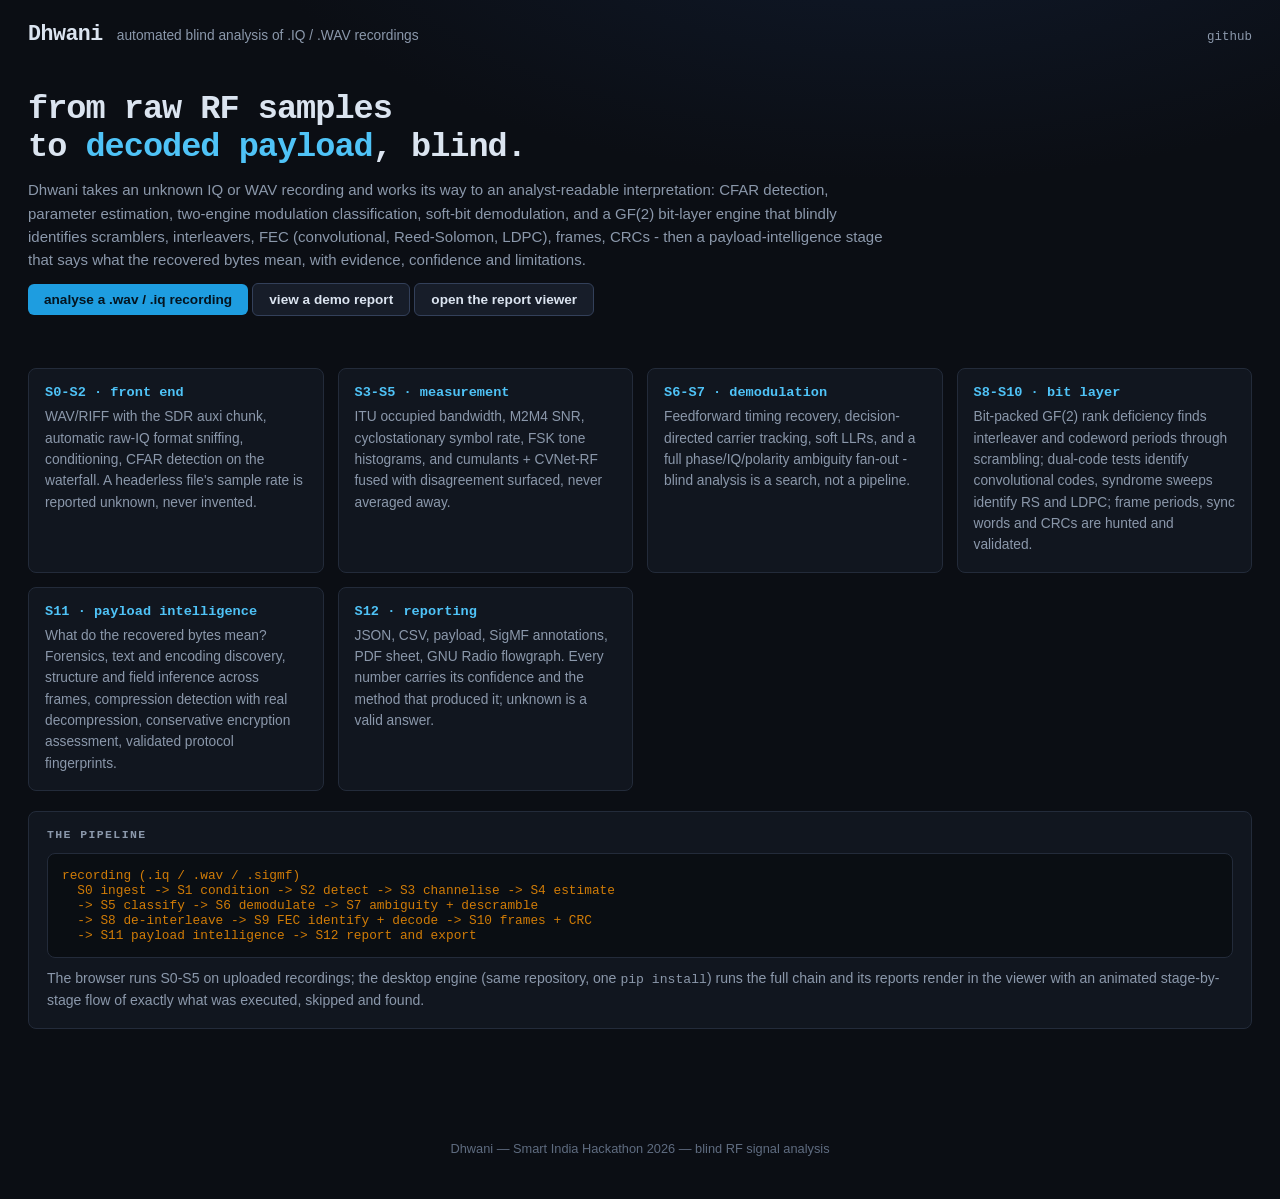
==== commit b779f15d: "Web: rebrand the console as Dhwani Page titles, logo, intro copy, footers and the exported-report ge" ====
--- a/web/index.html
+++ b/web/index.html
@@ -3,12 +3,12 @@
 <head>
 <meta charset="utf-8">
 <meta name="viewport" content="width=device-width, initial-scale=1">
-<title>rf-analyzer - blind SDR signal analysis</title>
+<title>Dhwani - blind SDR signal analysis</title>
 <link rel="stylesheet" href="style.css">
 </head>
 <body>
 <header class="app">
-  <div class="logo">rf<b>::</b>analyzer</div>
+  <div class="logo">Dhwani</div>
   <div class="sub">automated blind analysis of .IQ / .WAV recordings</div>
   <div class="right">
     <a href="https://github.com/BhoomiAgrawal12/SignalProcessing">github</a></div>
@@ -16,7 +16,7 @@
 <main>
   <section class="hero">
     <h1>from raw RF samples<br>to <b>decoded payload</b>, blind.</h1>
-    <p>rf-analyzer takes an unknown IQ or WAV recording and works its way to
+    <p>Dhwani takes an unknown IQ or WAV recording and works its way to
     an analyst-readable interpretation: CFAR detection, parameter
     estimation, two-engine modulation classification, soft-bit
     demodulation, and a GF(2) bit-layer engine that blindly identifies
@@ -72,6 +72,7 @@
   stage-by-stage flow of exactly what was executed, skipped and found.</p>
   </div>
 </main>
-<footer>rf-analyzer &mdash; blind RF signal analysis</footer>
+<footer>Dhwani &mdash; Smart India Hackathon 2026 &mdash; blind RF
+  signal analysis</footer>
 </body>
 </html>
